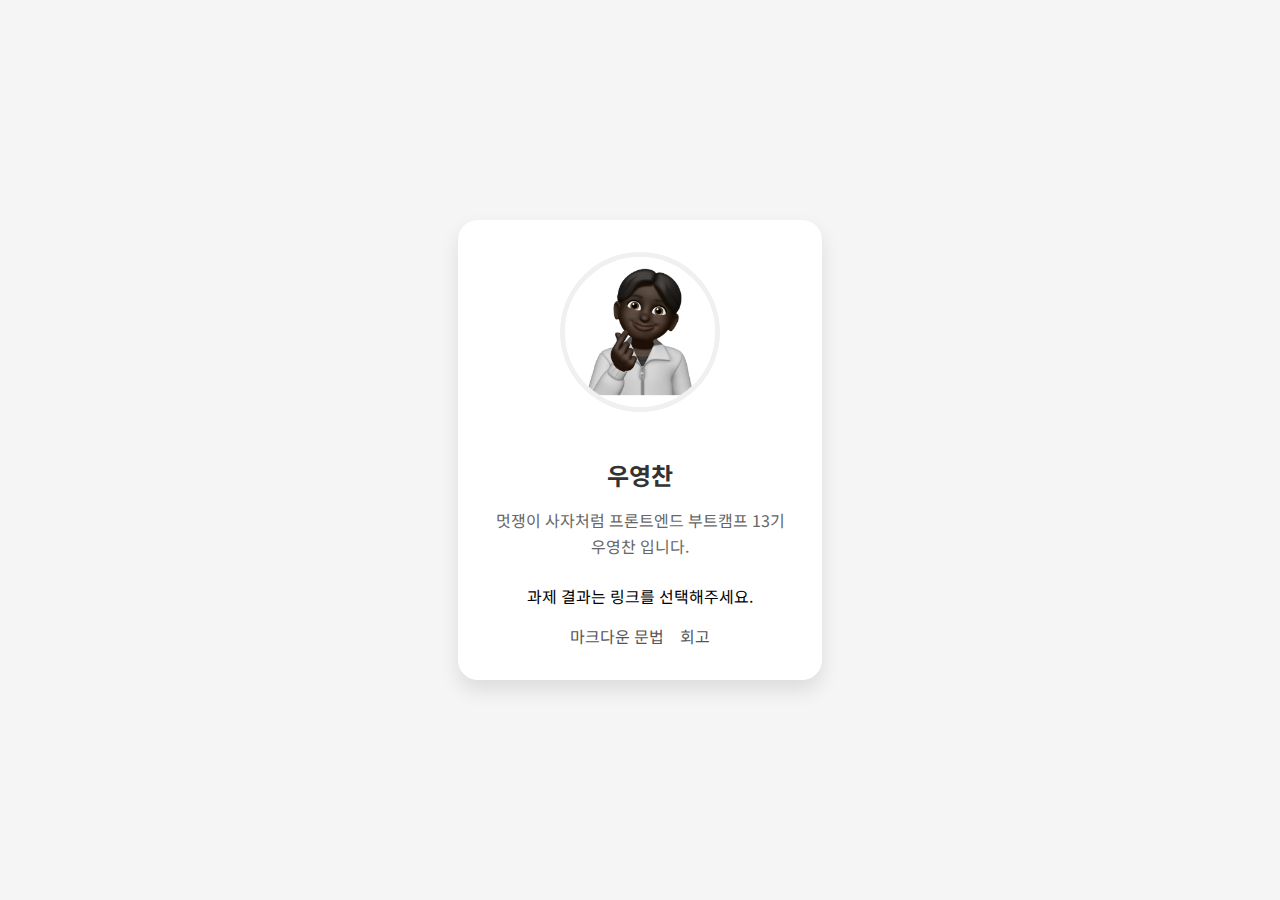
==== index.html @ 51c68418 "프로필 업데이트" ====
<!doctype html>
<html lang="ko">
  <head>
    <meta charset="UTF-8" />
    <meta name="viewport" content="width=device-width, initial-scale=1.0" />
    <title>HTML/CSS 과제</title>
    <style>
      body {
        margin: 0;
        padding: 0;
        font-family: "Noto Sans KR", sans-serif;
        background-color: #f5f5f5;
        display: flex;
        justify-content: center;
        align-items: center;
        min-height: 100vh;
      }

      .profile-card {
        background: white;
        border-radius: 20px;
        box-shadow: 0 10px 20px rgba(0, 0, 0, 0.1);
        padding: 2rem;
        width: 300px;
        text-align: center;
      }

      .profile-image {
        width: 150px;
        height: 150px;
        border-radius: 50%;
        margin-bottom: 1.5rem;
        object-fit: cover;
        border: 5px solid #f0f0f0;
      }

      .name {
        font-size: 1.5rem;
        font-weight: bold;
        color: #333;
        margin-bottom: 0.5rem;
      }

      .bio {
        color: #666;
        line-height: 1.6;
        margin-bottom: 1.5rem;
      }

      .homework-links {
        display: flex;
        justify-content: center;
        gap: 1rem;
        margin: 0;
        padding: 0;
        list-style: none;
      }

      .homework-links a {
        color: #555;
        text-decoration: none;
        transition: color 0.3s ease;
      }

      .homework-links a:hover {
        color: #007bff;
      }
    </style>
    <link
      href="https://fonts.googleapis.com/css2?family=Noto+Sans+KR:wght@400;700&display=swap"
      rel="stylesheet"
    />
    <link
      rel="stylesheet"
      href="https://cdnjs.cloudflare.com/ajax/libs/font-awesome/5.15.4/css/all.min.css"
    />
  </head>
  <body>
    <div class="profile-card">
      <img
        src="./src/assets/images/profile.png"
        alt="프로필 이미지"
        class="profile-image"
      />
      <h1 class="name">우영찬</h1>
      <p class="bio">멋쟁이 사자처럼 프론트엔드 부트캠프 13기 우영찬 입니다.</p>
      <p>과제 결과는 링크를 선택해주세요.</p>
      <ul class="homework-links">
        <li><a href="./src/md/markdown.md">마크다운 문법</a></li>
        <li><a href="./src/md/retrospect.md">회고</a</li>
      </ul>
    </div>
  </body>
</html>
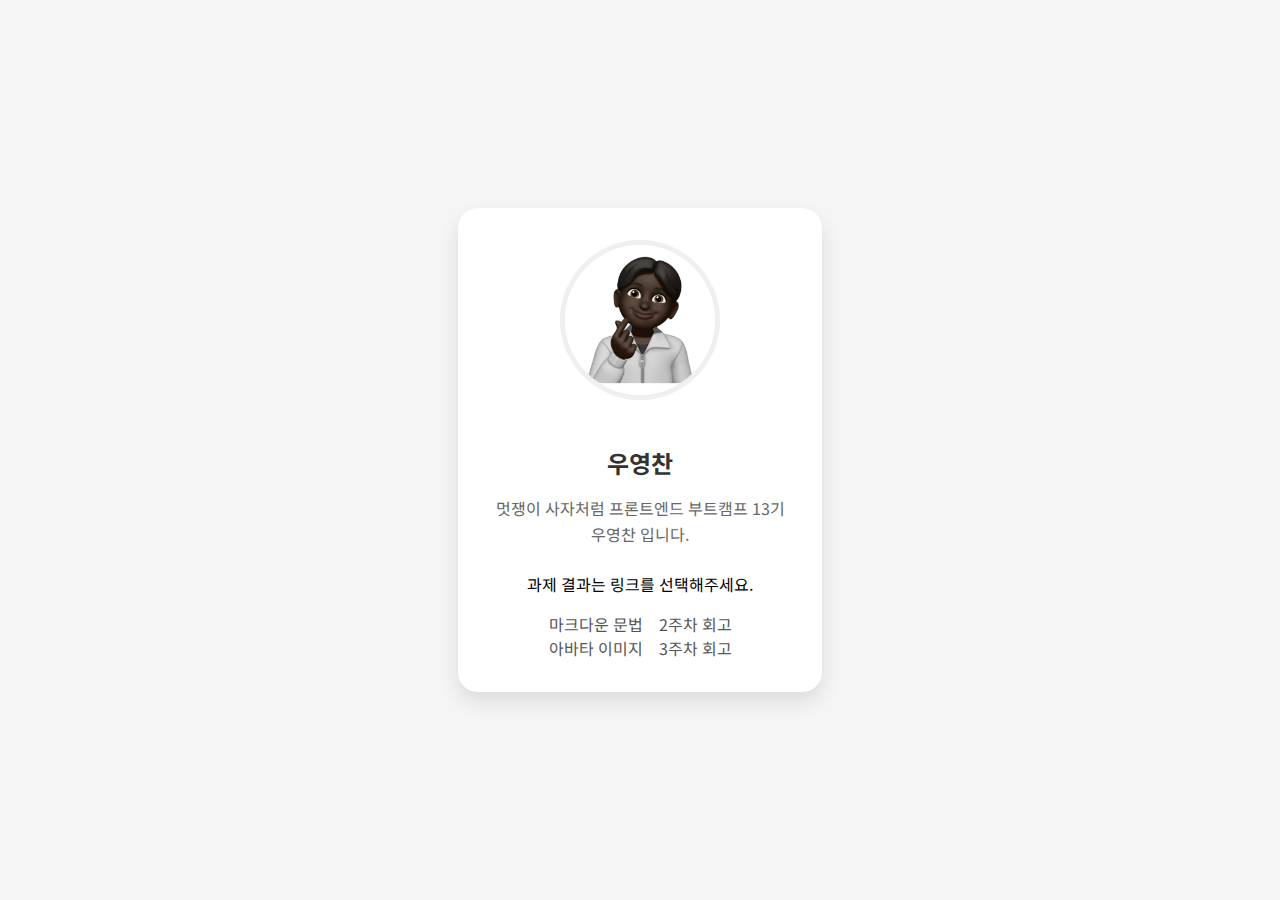
==== commit 2500ba04: "3주차 과제" ====
--- a/index.html
+++ b/index.html
@@ -65,6 +65,30 @@
       .homework-links a:hover {
         color: #007bff;
       }
+
+      .avatars{
+        list-style: none;
+        display: flex;
+        justify-content:center;
+        gap: 1rem;
+        margin: 0;
+        padding: 0;
+      }
+      
+      ul.avatars{
+        margin-right: 16px;
+      }
+
+      .avatars a{
+        color: #555;
+        text-decoration: none;
+        transition: color 0.3s ease;
+      }
+
+      .homework-links:hover{
+        color: #007bff;
+      }
+
     </style>
     <link
       href="https://fonts.googleapis.com/css2?family=Noto+Sans+KR:wght@400;700&display=swap"
@@ -87,7 +111,11 @@
       <p>과제 결과는 링크를 선택해주세요.</p>
       <ul class="homework-links">
         <li><a href="./src/md/markdown.md">마크다운 문법</a></li>
-        <li><a href="./src/md/retrospect.md">회고</a</li>
+        <li><a href="./src/md/retrospect.md">2주차 회고</a</li>
+      </ul>
+      <ul class="avatars">
+        <li><a href="./src/avatars/avatars.html">아바타 이미지</a></li>
+        <li><a href="./src/avatars/avatars.md">3주차 회고</a></li>
       </ul>
     </div>
   </body>
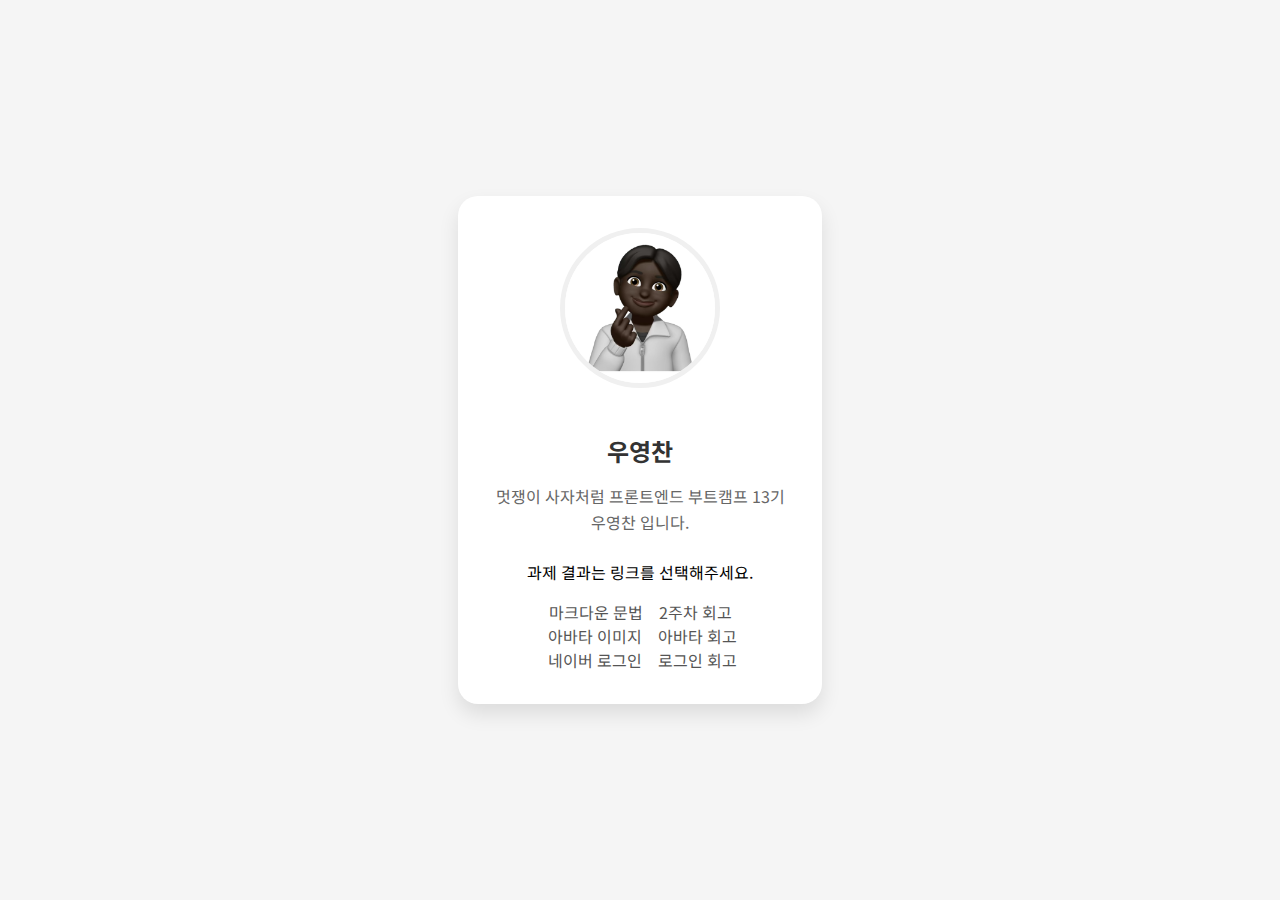
==== commit 4bffea1c: "login 과제" ====
--- a/index.html
+++ b/index.html
@@ -77,9 +77,36 @@
       
       ul.avatars{
         margin-right: 16px;
+        position: relative;
+        left: 2px;
       }
 
       .avatars a{
+        color: #555;
+        text-decoration: none;
+        transition: color 0.3s ease;
+      }
+
+      .homework-links:hover{
+        color: #007bff;
+      }
+
+      .login{
+        list-style: none;
+        display: flex;
+        justify-content:center;
+        gap: 1rem;
+        margin: 0;
+        padding: 0;
+      }
+      
+      ul.login{
+        margin-right: 16px;
+        position: relative;
+        left: 10px;
+      }
+
+      .login a{
         color: #555;
         text-decoration: none;
         transition: color 0.3s ease;
@@ -115,7 +142,11 @@
       </ul>
       <ul class="avatars">
         <li><a href="./src/avatars/avatars.html">아바타 이미지</a></li>
-        <li><a href="./src/avatars/avatars.md">3주차 회고</a></li>
+        <li><a href="./src/avatars/avatars.md">아바타 회고</a></li>
+      </ul>
+      <ul class="login">
+        <li><a href="./src/login/login.html">네이버 로그인</a></li>
+        <li><a href="./src/login/login.md">로그인 회고</a></li>
       </ul>
     </div>
   </body>
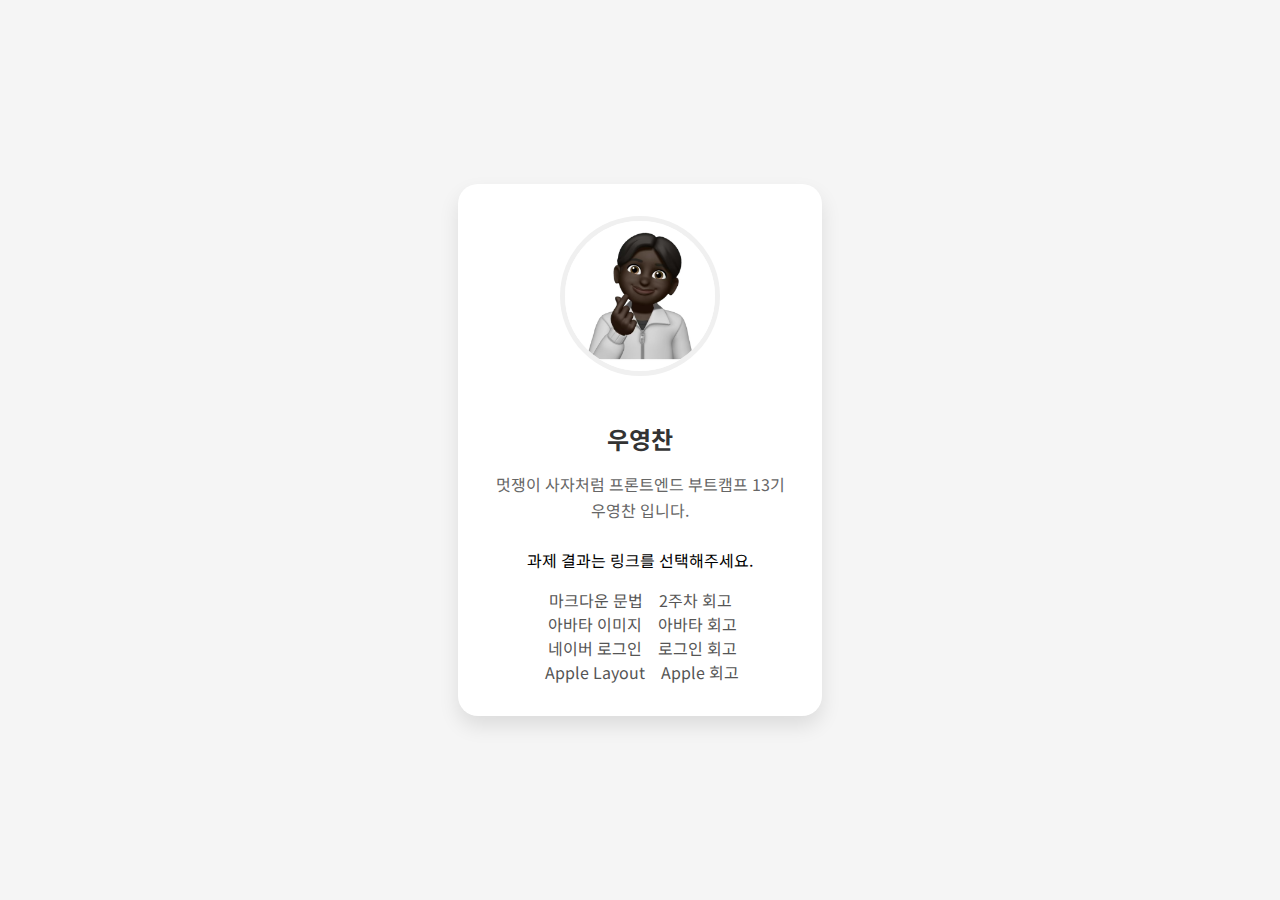
==== commit 7cf47e5f: "Apple card UI" ====
--- a/index.html
+++ b/index.html
@@ -116,6 +116,27 @@
         color: #007bff;
       }
 
+      .apple{
+        list-style: none;
+        display: flex;
+        justify-content:center;
+        gap: 1rem;
+        margin: 0;
+        padding: 0;
+      }
+      
+      ul.apple{
+        margin-right: 16px;
+        position: relative;
+        left: 10px;
+      }
+
+      .apple a{
+        color: #555;
+        text-decoration: none;
+        transition: color 0.3s ease;
+      }
+
     </style>
     <link
       href="https://fonts.googleapis.com/css2?family=Noto+Sans+KR:wght@400;700&display=swap"
@@ -148,6 +169,10 @@
         <li><a href="./src/login/login.html">네이버 로그인</a></li>
         <li><a href="./src/login/login.md">로그인 회고</a></li>
       </ul>
+      <ul class="apple">
+        <li><a href="./src/apple/apple.html">Apple Layout</a></li>
+        <li><a href="./src/apple/apple.md">Apple 회고</a></li>
+      </ul>
     </div>
   </body>
 </html>
